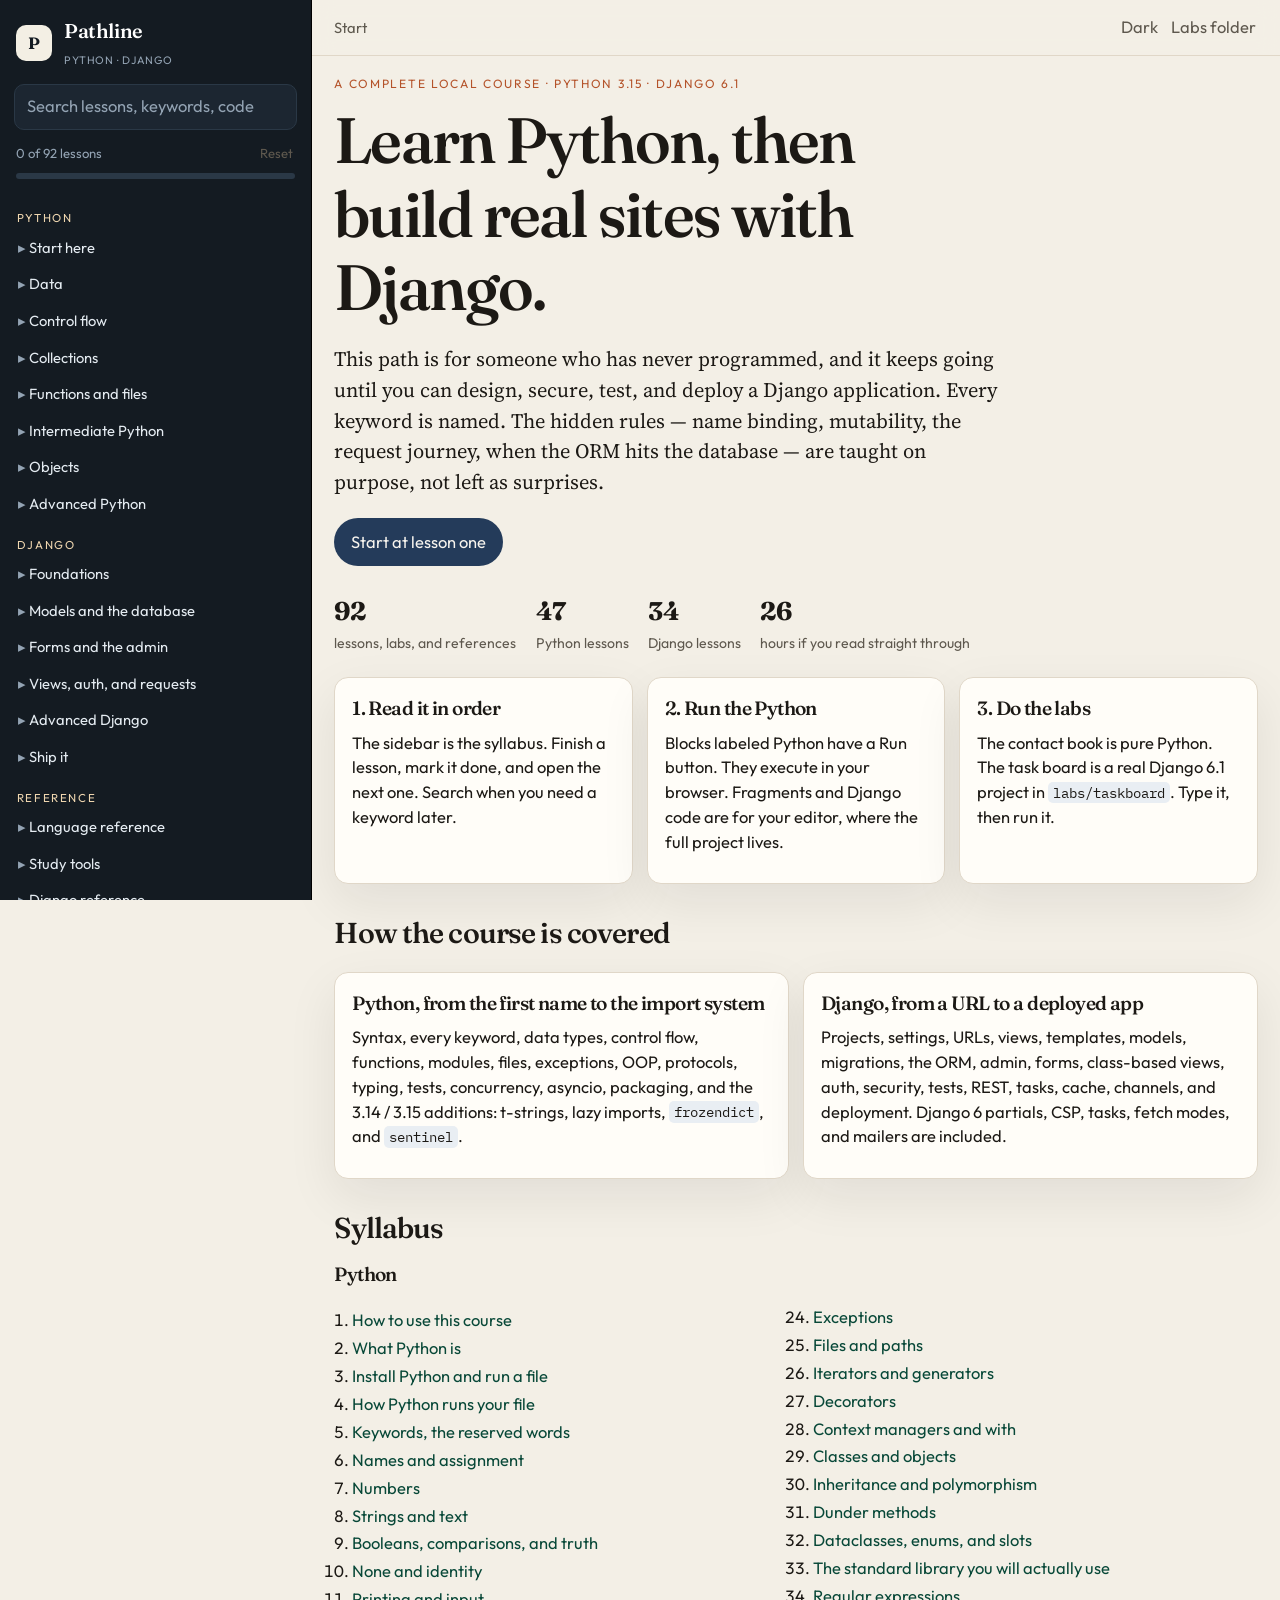
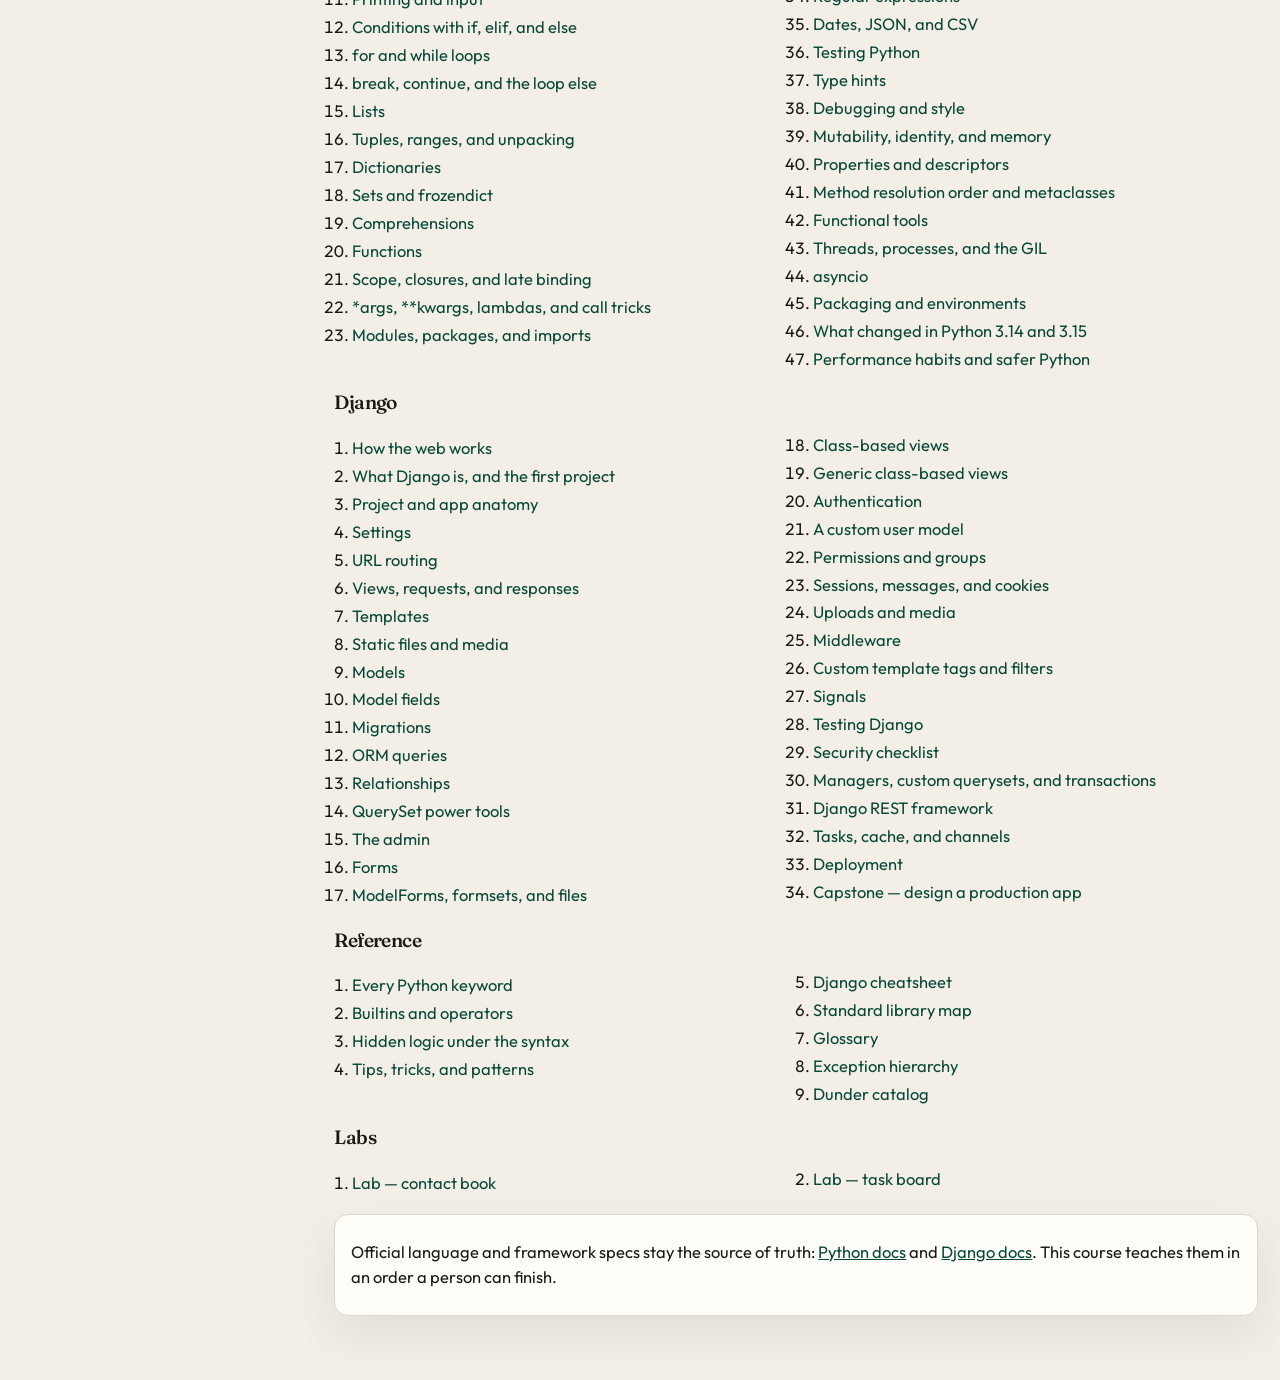
==== index.html @ be9dca3f "Add Pathline, a complete Python and Django course you can study in the browser. The lessons run from" ====
<!DOCTYPE html>
<html lang="en">
<head>
  <meta charset="utf-8">
  <meta name="viewport" content="width=device-width, initial-scale=1">
  <title>Pathline — Python and Django, from zero to production</title>
  <meta name="description" content="A complete Python and Django course: every keyword, the logic under the syntax, worked examples, exercises with solutions, and labs. Python 3.15 and Django 6.1.">
  <link rel="icon" href="data:image/svg+xml,%3Csvg xmlns='http://www.w3.org/2000/svg' viewBox='0 0 32 32'%3E%3Crect width='32' height='32' rx='7' fill='%23141b22'/%3E%3Cpath d='M8 22 V10 h4.2 c3.2 0 5.1 1.6 5.1 4.1 0 2.6-1.9 4.2-5.1 4.2 H11 V22 H8zm3-6.2h1.1c1.5 0 2.3-.7 2.3-1.8S13.6 12.2 12.1 12.2H11v3.6zM19.2 22l2.7-12h3.1L22.2 22h-3zm6.2 0V10H28v12h-2.6z' fill='%23f3efe4'/%3E%3C/svg%3E">
  <link rel="preconnect" href="https://fonts.googleapis.com">
  <link rel="preconnect" href="https://fonts.gstatic.com" crossorigin>
  <link href="https://fonts.googleapis.com/css2?family=Fraunces:opsz,wght@9..144,560;9..144,680&family=IBM+Plex+Mono:wght@400;500&family=Outfit:wght@400;500;650&family=Source+Serif+4:opsz,wght@8..60,460;8..60,620&display=swap" rel="stylesheet">
  <link rel="stylesheet" href="css/site.css">
</head>
<body>
  <a class="skip" href="#stage">Skip to lesson</a>
  <div class="app">
    <aside class="sidebar" id="sidebar">
      <div class="brand">
        <a href="#/home" class="brand-mark" data-nav="home">
          <span class="logo" aria-hidden="true">P</span>
          <span>
            <strong>Pathline</strong>
            <small>Python · Django</small>
          </span>
        </a>
        <button type="button" class="icon-btn sidebar-close" id="sidebar-close" aria-label="Close menu">×</button>
      </div>
      <label class="search">
        <span class="sr">Search lessons</span>
        <input id="search" type="search" placeholder="Search lessons, keywords, code" autocomplete="off">
      </label>
      <div class="progress-wrap">
        <div class="progress-meta">
          <span id="progress-label">0 of 0 lessons</span>
          <button type="button" class="text-btn" id="reset-progress">Reset</button>
        </div>
        <div class="progress-track" aria-hidden="true"><span id="progress-bar"></span></div>
      </div>
      <nav id="nav" aria-label="Course"></nav>
    </aside>
    <div class="backdrop" id="backdrop" hidden></div>
    <div class="main">
      <header class="topbar">
        <button type="button" class="icon-btn" id="menu-btn" aria-label="Open menu">☰</button>
        <p class="crumb" id="crumb">Pathline</p>
        <div class="top-actions">
          <button type="button" class="text-btn" id="theme-btn" aria-label="Toggle color theme">Theme</button>
          <a class="text-btn" href="labs/taskboard/README.md">Labs folder</a>
        </div>
      </header>
      <div class="stage-wrap" id="stage">
        <noscript><p class="callout watch">Pathline needs JavaScript to open lessons. Enable JavaScript, then reload.</p></noscript>
      </div>
    </div>
  </div>
  <script src="js/course-data.js?v=3"></script>
  <script src="js/engine.js?v=3"></script>
</body>
</html>
---- css/site.css ----
:root {
  --bg: #f3efe6;
  --bg-raised: #fffdf8;
  --ink: #1c1915;
  --muted: #5e584e;
  --line: #e0d7c8;
  --pine: #0e6b54;
  --pine-ink: #084838;
  --pine-soft: #e4f3ee;
  --copper: #b4532a;
  --copper-soft: #f8ebe3;
  --indigo: #243b5a;
  --indigo-soft: #e7eef6;
  --gold-soft: #f8f1df;
  --sidebar: #141b22;
  --sidebar-2: #1c2631;
  --sidebar-text: #e4ebf1;
  --sidebar-muted: #93a3b3;
  --sidebar-line: #2a3846;
  --code: #141c27;
  --code-ink: #e7eef6;
  --shadow: 0 18px 50px rgba(28, 25, 21, 0.08);
  --serif: "Source Serif 4", "Iowan Old Style", Palatino, Georgia, serif;
  --sans: Outfit, "Segoe UI", sans-serif;
  --display: Fraunces, "Source Serif 4", Georgia, serif;
  --mono: "IBM Plex Mono", Consolas, "Courier New", monospace;
  --sidebar-w: 312px;
  --radius: 14px;
}

[data-theme="dark"] {
  --bg: #10151b;
  --bg-raised: #182029;
  --ink: #f3efe6;
  --muted: #b7aea0;
  --line: #2c3846;
  --pine: #7dcebb;
  --pine-ink: #d7f6ee;
  --pine-soft: #16352e;
  --copper: #f0a07a;
  --copper-soft: #3a241c;
  --indigo: #c5d7ee;
  --indigo-soft: #1c2a3d;
  --gold-soft: #332c1c;
  --shadow: 0 18px 50px rgba(0, 0, 0, 0.28);
}

* { box-sizing: border-box; }
html { scroll-behavior: smooth; }
body {
  margin: 0;
  background: var(--bg);
  color: var(--ink);
  font-family: var(--sans);
  font-size: 16.5px;
  line-height: 1.5;
}
button, input { font: inherit; color: inherit; }
a { color: var(--pine-ink); }
.sr, .skip {
  position: absolute;
  width: 1px; height: 1px;
  overflow: hidden;
  clip: rect(0 0 0 0);
}
.skip:focus {
  width: auto; height: auto;
  clip: auto;
  z-index: 5;
  background: var(--bg-raised);
  padding: 0.6rem 0.8rem;
}

.app { min-height: 100vh; }
.sidebar {
  position: fixed;
  inset: 0 auto 0 0;
  width: var(--sidebar-w);
  background: var(--sidebar);
  color: var(--sidebar-text);
  display: flex;
  flex-direction: column;
  z-index: 20;
  border-right: 1px solid #000;
}
.brand {
  display: flex;
  align-items: center;
  justify-content: space-between;
  padding: 1rem 0.9rem 0.4rem 1rem;
}
.brand-mark {
  display: flex;
  gap: 0.75rem;
  align-items: center;
  text-decoration: none;
  color: white;
}
.brand-mark strong { display: block; font-family: var(--display); font-size: 1.25rem; font-weight: 560; letter-spacing: -0.02em; }
.brand-mark small { color: var(--sidebar-muted); letter-spacing: 0.08em; text-transform: uppercase; font-size: 0.68rem; }
.logo {
  width: 36px; height: 36px;
  border-radius: 10px;
  display: grid; place-items: center;
  background: #f3efe4;
  color: #141b22;
  font-family: var(--display);
  font-weight: 680;
}
.sidebar-close { display: none; color: var(--sidebar-text); }
.search { display: block; margin: 0.4rem 0.9rem 0.7rem; }
.search input {
  width: 100%;
  background: var(--sidebar-2);
  border: 1px solid var(--sidebar-line);
  border-radius: 10px;
  padding: 0.62rem 0.75rem;
  color: white;
}
.search input::placeholder { color: var(--sidebar-muted); }
.progress-wrap { padding: 0 1rem 0.8rem; }
.progress-meta, .top-actions, .lesson-tools, .pager, .hero-actions, .card-row {
  display: flex; align-items: center; justify-content: space-between; gap: 0.6rem;
}
.progress-meta { color: var(--sidebar-muted); font-size: 0.82rem; }
.progress-track { height: 6px; background: #2a3846; border-radius: 99px; overflow: hidden; margin-top: 0.35rem; }
#progress-bar { display: block; height: 100%; width: 0; background: #7dcebb; }
#nav { overflow: auto; padding: 0.2rem 0.7rem 2rem; }
.nav-track {
  margin: 0.9rem 0.35rem 0.25rem;
  color: #f0d7b0;
  font-size: 0.72rem;
  letter-spacing: 0.14em;
  text-transform: uppercase;
}
.module { margin: 0.15rem 0; }
.module > summary {
  cursor: pointer;
  list-style: none;
  padding: 0.38rem 0.45rem;
  color: var(--sidebar-text);
  font-size: 0.92rem;
}
.module > summary::-webkit-details-marker { display: none; }
.module > summary::before { content: "▸ "; color: var(--sidebar-muted); }
.module[open] > summary::before { content: "▾ "; }
.lesson-link, .result-link {
  display: flex;
  gap: 0.45rem;
  align-items: flex-start;
  text-decoration: none;
  color: var(--sidebar-muted);
  padding: 0.32rem 0.45rem 0.32rem 1.15rem;
  border-radius: 8px;
  font-size: 0.9rem;
  line-height: 1.35;
}
.lesson-link small { display: block; font-size: 0.72rem; }
.lesson-link.active, .lesson-link:hover, .result-link:hover {
  background: var(--sidebar-2);
  color: white;
}
.tick { width: 0.9rem; flex: none; color: #7dcebb; }
.results { display: flex; flex-direction: column; gap: 0.15rem; }
.result-link { padding-left: 0.5rem; flex-direction: column; }
.result-link b { color: white; font-weight: 500; }

.main { margin-left: var(--sidebar-w); min-height: 100vh; }
.topbar {
  position: sticky; top: 0; z-index: 10;
  display: flex; align-items: center; gap: 0.8rem;
  padding: 0.75rem 1.4rem;
  background: color-mix(in srgb, var(--bg) 88%, transparent);
  backdrop-filter: blur(10px);
  border-bottom: 1px solid var(--line);
}
#menu-btn { display: none; }
.icon-btn, .text-btn, .btn {
  border: 0; background: transparent; cursor: pointer; text-decoration: none;
}
.icon-btn {
  width: 38px; height: 38px; border-radius: 10px;
  border: 1px solid var(--line); background: var(--bg-raised);
}
.text-btn { color: var(--muted); padding: 0.2rem 0.1rem; }
.text-btn:hover, .btn:hover { color: var(--ink); }
.crumb { margin: 0; color: var(--muted); font-size: 0.92rem; flex: 1; }
.stage-wrap { padding: 1.2rem 1.4rem 4rem; }

.hero { max-width: 920px; }
.kicker {
  letter-spacing: 0.14em; text-transform: uppercase;
  color: var(--copper); font-size: 0.75rem; margin: 0 0 0.6rem;
}
h1, h2, h3, h4 { font-family: var(--display); font-weight: 560; letter-spacing: -0.03em; line-height: 1.15; }
.hero h1 { font-size: clamp(2.4rem, 5vw, 4.4rem); margin: 0 0 0.8rem; max-width: 14ch; }
.lede { font-family: var(--serif); font-size: 1.28rem; max-width: 42rem; color: var(--ink); }
.hero-actions { justify-content: flex-start; margin: 1.2rem 0 1.6rem; flex-wrap: wrap; }
.btn {
  background: var(--indigo);
  color: #f7f4ee;
  border-radius: 999px;
  padding: 0.72rem 1.05rem;
}
[data-theme="dark"] .btn { background: #d7c4a3; color: #1c1915; }
.btn.secondary { background: transparent; color: var(--ink); border: 1px solid var(--line); }
.stats { display: flex; gap: 1.2rem; flex-wrap: wrap; margin: 0; padding: 0; list-style: none; }
.stats strong { display: block; font-family: var(--display); font-size: 1.6rem; }
.stats span { color: var(--muted); font-size: 0.88rem; }

.grid-2, .grid-3 { display: grid; gap: 0.9rem; margin-top: 1.4rem; }
.grid-2 { grid-template-columns: repeat(auto-fit, minmax(260px, 1fr)); }
.grid-3 { grid-template-columns: repeat(auto-fit, minmax(210px, 1fr)); }
.card, .reading {
  background: var(--bg-raised);
  border: 1px solid var(--line);
  border-radius: var(--radius);
  box-shadow: var(--shadow);
}
.card { padding: 1rem 1.05rem 1.1rem; }
.card h2, .card h3 { margin: 0.2rem 0 0.45rem; }
.card p, .prose p { margin: 0.7rem 0; }
.card ol, .card ul { margin: 0.4rem 0 0; padding-left: 1.1rem; }
.section-title { margin: 2rem 0 0.3rem; font-size: 1.8rem; }

.layout {
  display: grid;
  grid-template-columns: minmax(0, 760px) minmax(180px, 230px);
  gap: 1.2rem;
  align-items: start;
}
.reading { padding: 1.3rem 1.4rem 1.6rem; }
.lesson-kicker { display: flex; gap: 0.4rem; flex-wrap: wrap; margin-bottom: 0.5rem; }
.pill {
  font-size: 0.75rem;
  letter-spacing: 0.04em;
  border-radius: 999px;
  padding: 0.18rem 0.5rem;
  background: var(--indigo-soft);
  color: var(--indigo);
}
.pill.pine { background: var(--pine-soft); color: var(--pine-ink); }
.pill.copper { background: var(--copper-soft); color: var(--copper); }
.reading h1 { font-size: clamp(2rem, 4vw, 3rem); margin: 0.2rem 0 0.4rem; }
.summary { font-family: var(--serif); font-size: 1.18rem; color: var(--ink); }
.lesson-tools { justify-content: flex-start; margin: 0.8rem 0 0.2rem; }
.done-btn[aria-pressed="true"] { color: var(--pine-ink); }

.prose { font-family: var(--serif); font-size: 1.12rem; line-height: 1.68; }
.prose h2 { font-size: 1.55rem; margin: 1.7rem 0 0.4rem; }
.prose h3 { font-size: 1.22rem; margin: 1.3rem 0 0.3rem; }
.prose ul, .prose ol { padding-left: 1.2rem; }
.prose li { margin: 0.28rem 0; }
.prose code, .card code, p code {
  font-family: var(--mono);
  font-size: 0.86em;
  background: color-mix(in srgb, var(--indigo-soft) 80%, var(--bg));
  padding: 0.08rem 0.32rem;
  border-radius: 5px;
}
.prose a { text-underline-offset: 0.15em; }
.prose table { width: 100%; border-collapse: collapse; font-family: var(--sans); font-size: 0.92rem; margin: 1rem 0; display: block; overflow-x: auto; }
.prose th, .prose td { border-bottom: 1px solid var(--line); text-align: left; padding: 0.45rem 0.5rem; vertical-align: top; }
.prose th { font-weight: 650; }

.callout {
  border-radius: 12px;
  padding: 0.75rem 0.9rem 0.85rem;
  margin: 1rem 0;
  border: 1px solid var(--line);
  background: var(--gold-soft);
  font-family: var(--sans);
  font-size: 0.98rem;
}
.callout .label { display: block; font-size: 0.72rem; letter-spacing: 0.12em; text-transform: uppercase; margin-bottom: 0.25rem; font-weight: 650; }
.callout.tip { background: var(--pine-soft); }
.callout.tip .label { color: var(--pine-ink); }
.callout.why { background: var(--indigo-soft); }
.callout.why .label { color: var(--indigo); }
.callout.watch, .callout.try { background: var(--copper-soft); }
.callout.watch .label, .callout.try .label { color: var(--copper); }
.callout.solution { background: var(--bg); }
.callout p:first-of-type { margin-top: 0; }
.callout p:last-child { margin-bottom: 0; }
details.solution > summary { cursor: pointer; font-family: var(--sans); font-weight: 650; }
details.solution[open] > summary { margin-bottom: 0.4rem; }

.quiz { font-family: var(--sans); background: var(--bg); border: 1px solid var(--line); border-radius: 12px; padding: 0.8rem; margin: 1rem 0; }
.quiz-q { margin: 0.2rem 0 0.6rem; font-weight: 650; }
.choice {
  display: block; width: 100%; text-align: left;
  margin: 0.35rem 0; padding: 0.5rem 0.65rem;
  border-radius: 9px; border: 1px solid var(--line); background: var(--bg-raised); cursor: pointer;
}
.choice.good { border-color: var(--pine); background: var(--pine-soft); }
.choice.bad { border-color: var(--copper); background: var(--copper-soft); }
.quiz-why { color: var(--muted); margin: 0.4rem 0 0; }

.frame { margin: 1rem 0 1.15rem; border-radius: 12px; overflow: hidden; background: var(--code); color: var(--code-ink); }
.frame-bar {
  display: flex; justify-content: space-between; align-items: center;
  padding: 0.35rem 0.45rem 0.35rem 0.75rem;
  background: #1d2836;
  color: #b7c5d4;
  font-family: var(--sans);
  font-size: 0.78rem;
}
.frame-actions { display: flex; gap: 0.3rem; }
.frame-actions button, .mini {
  border: 1px solid #3c4d62; background: transparent; color: #e7eef6;
  border-radius: 8px; padding: 0.22rem 0.5rem; cursor: pointer;
}
.frame pre {
  margin: 0; padding: 0.85rem 0.95rem 1rem;
  overflow: auto; font-family: var(--mono); font-size: 0.86rem; line-height: 1.55;
}
.frame code { font-family: inherit; background: none; padding: 0; color: inherit; }
.tok-k { color: #f0b429; }
.tok-s { color: #9bd4b8; }
.tok-c { color: #8ea0b3; }
.tok-n { color: #f0a07a; }
.tok-b { color: #9ec1f0; }
.run-out {
  margin: 0; padding: 0.7rem 0.95rem 0.9rem;
  border-top: 1px solid #2c3b4d;
  white-space: pre-wrap;
  font-family: var(--mono); font-size: 0.84rem;
  color: #d5ecdf;
}

.toc { position: sticky; top: 74px; padding: 0.2rem 0.2rem 0 0.2rem; }
.toc p { margin: 0 0 0.4rem; color: var(--muted); font-size: 0.75rem; letter-spacing: 0.12em; text-transform: uppercase; }
.toc a { display: block; color: var(--muted); text-decoration: none; font-size: 0.88rem; padding: 0.18rem 0; }
.toc a:hover { color: var(--ink); }
.pager { margin-top: 1.2rem; gap: 0.8rem; }
.pager a {
  flex: 1; text-decoration: none; color: var(--ink);
  background: var(--bg-raised); border: 1px solid var(--line);
  border-radius: 12px; padding: 0.75rem 0.85rem;
}
.pager small { display: block; color: var(--muted); }
.keywords { margin-top: 1rem; }
.keywords span {
  display: inline-block; margin: 0.2rem 0.25rem 0 0;
  font-family: var(--mono); font-size: 0.75rem;
  background: var(--gold-soft); border-radius: 999px; padding: 0.15rem 0.45rem;
}
.home-list { columns: 2; padding-left: 1.1rem; }
.home-list a { text-decoration: none; }
.home-list li { break-inside: avoid; margin: 0.2rem 0; }
.continue {
  display: flex; justify-content: space-between; gap: 1rem; align-items: center;
  padding: 0.9rem 1rem; margin-top: 1rem;
}
.empty { color: var(--muted); padding: 1rem; }

@media (max-width: 1040px) {
  .layout { grid-template-columns: 1fr; }
  .toc { position: static; border-top: 1px solid var(--line); padding-top: 0.6rem; }
  .home-list { columns: 1; }
}
@media (max-width: 860px) {
  .sidebar { transform: translateX(-105%); transition: transform 0.18s ease; }
  .sidebar.open { transform: none; }
  .sidebar-close, #menu-btn { display: inline-grid; place-items: center; }
  .main { margin-left: 0; }
  .backdrop { position: fixed; inset: 0; background: rgba(0,0,0,0.45); z-index: 15; }
  .stage-wrap { padding: 1rem 0.85rem 3rem; }
  .reading { padding: 1rem; }
  .topbar { padding-inline: 0.8rem; }
}
@media print {
  .sidebar, .topbar, .toc, .lesson-tools, .frame-actions, .pager { display: none !important; }
  .main { margin: 0; }
  .reading { box-shadow: none; border: 0; }
}
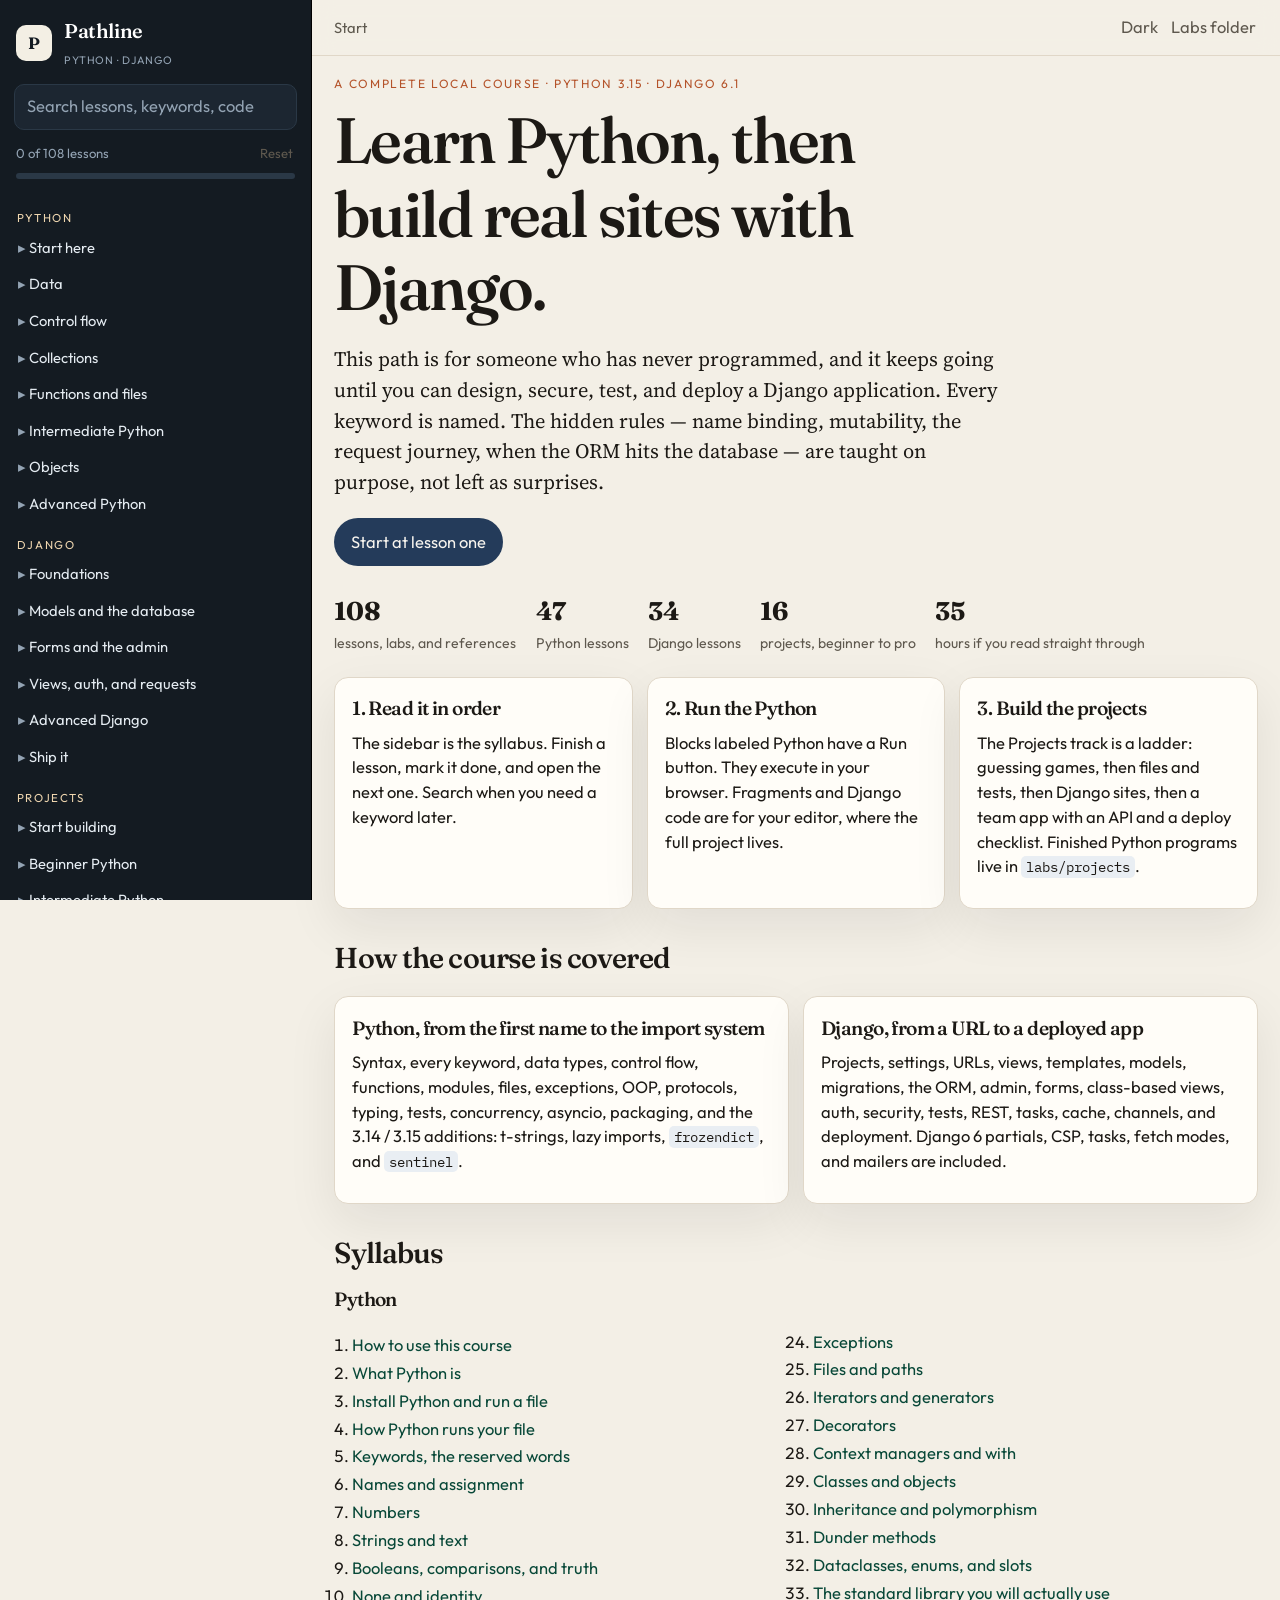
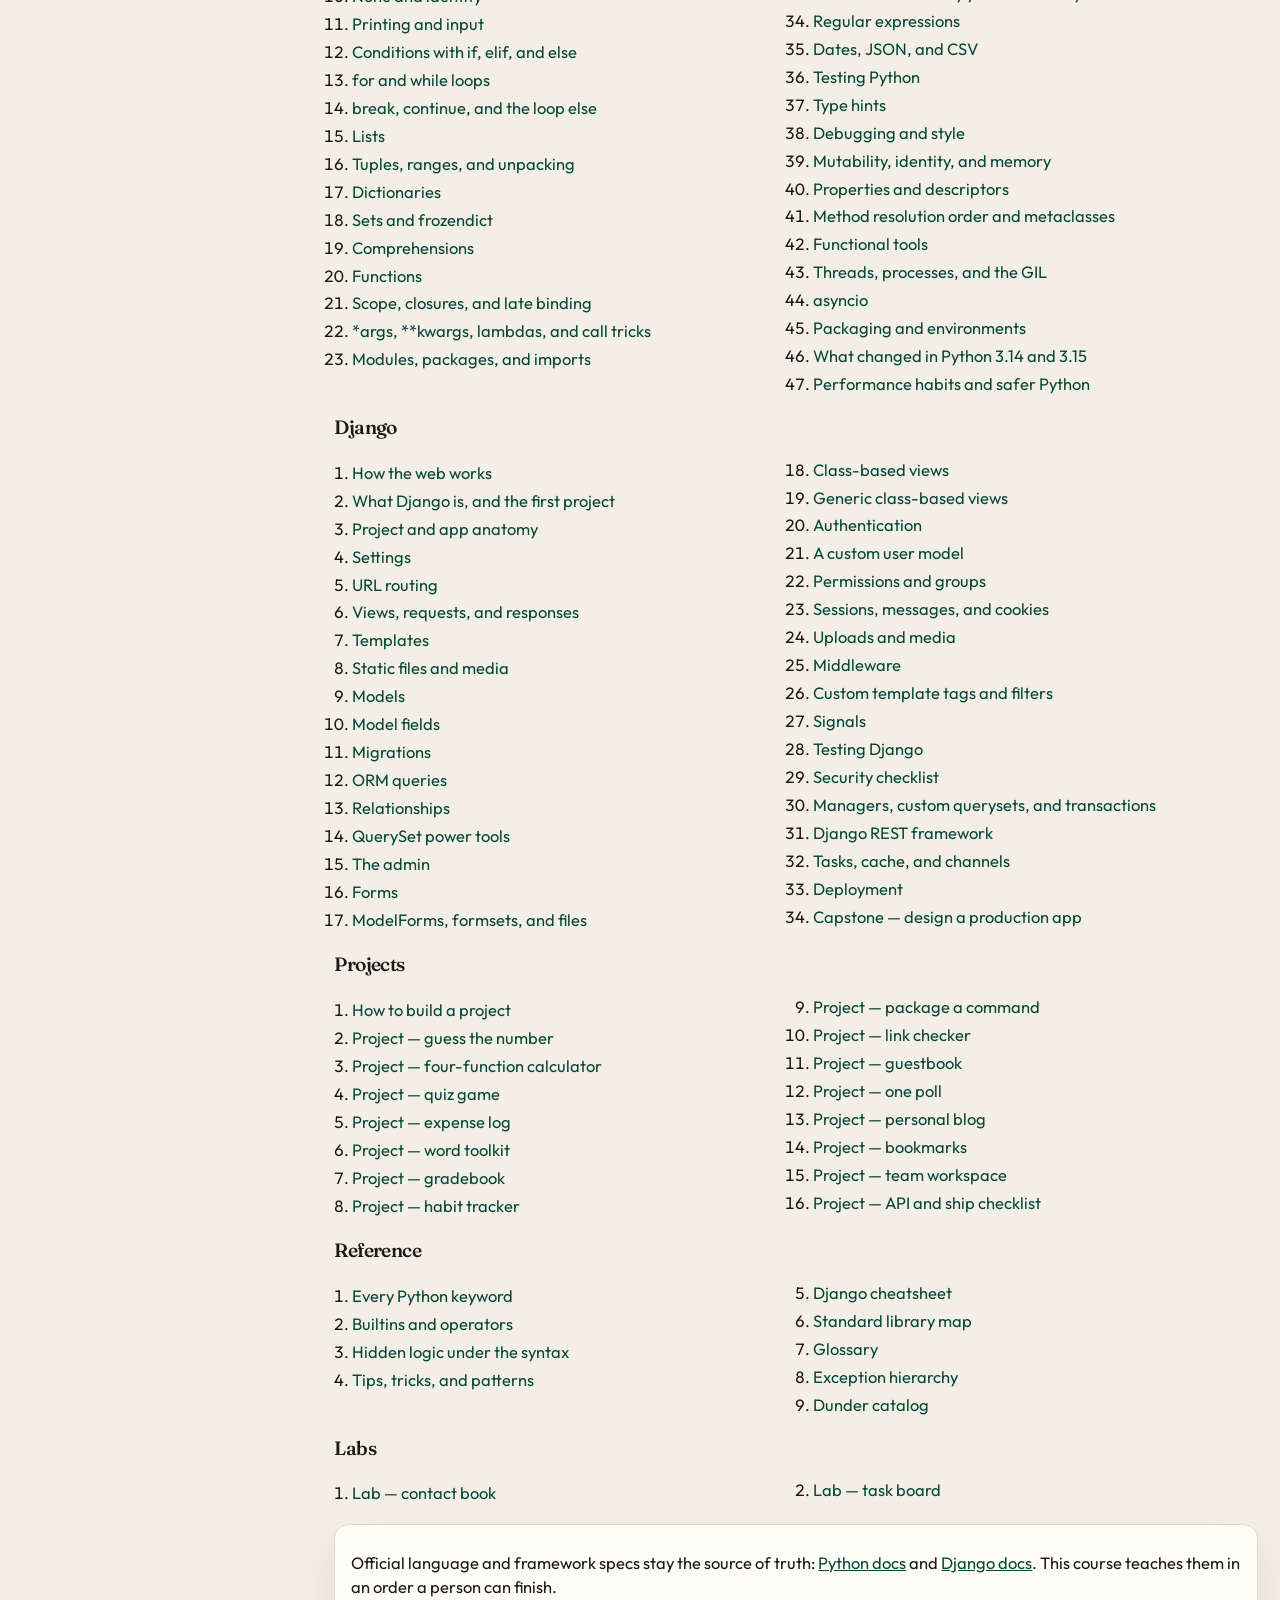
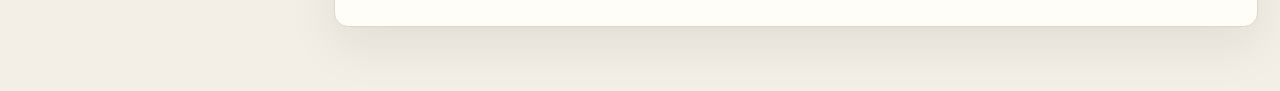
==== commit 05f15eef: "Add a Projects track from beginner programs through a professional Django app. The course now has a " ====
--- a/index.html
+++ b/index.html
@@ -53,7 +53,7 @@
       </div>
     </div>
   </div>
-  <script src="js/course-data.js?v=3"></script>
-  <script src="js/engine.js?v=3"></script>
+  <script src="js/course-data.js?v=4"></script>
+  <script src="js/engine.js?v=4"></script>
 </body>
 </html>
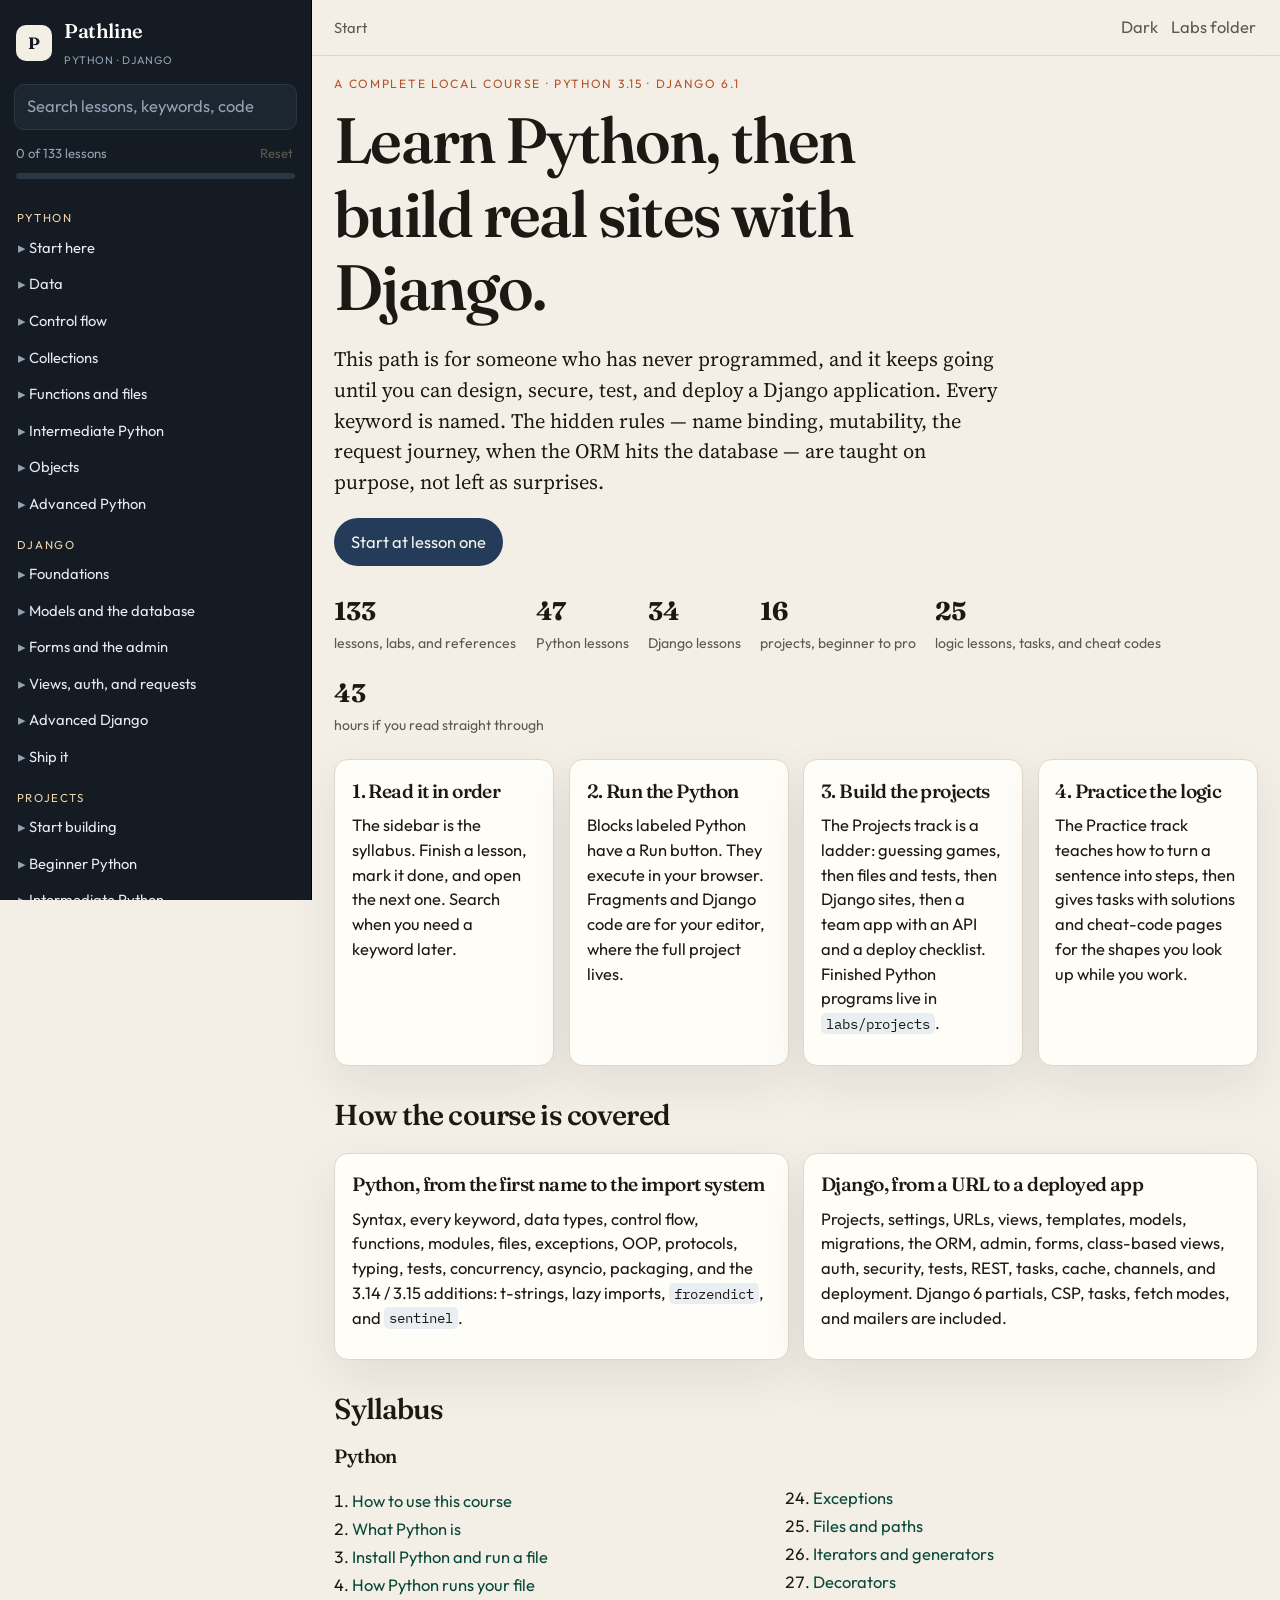
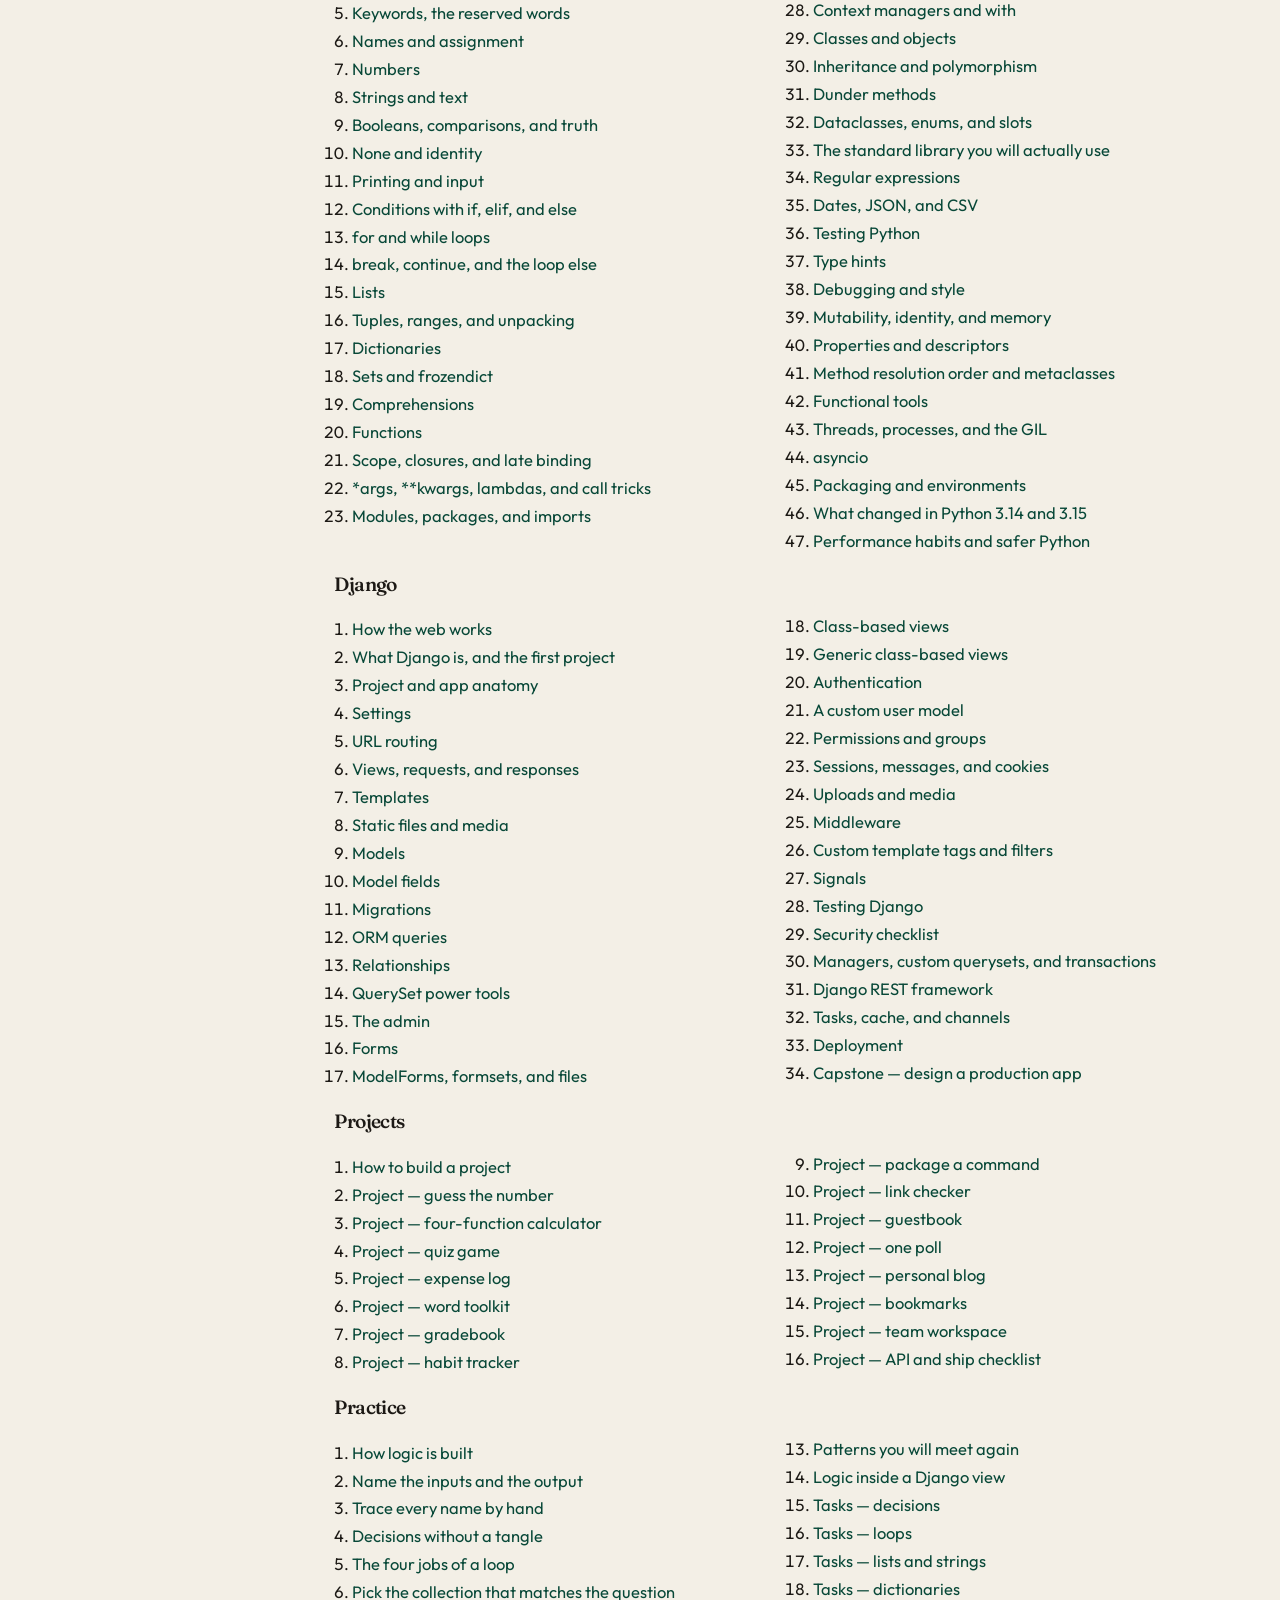
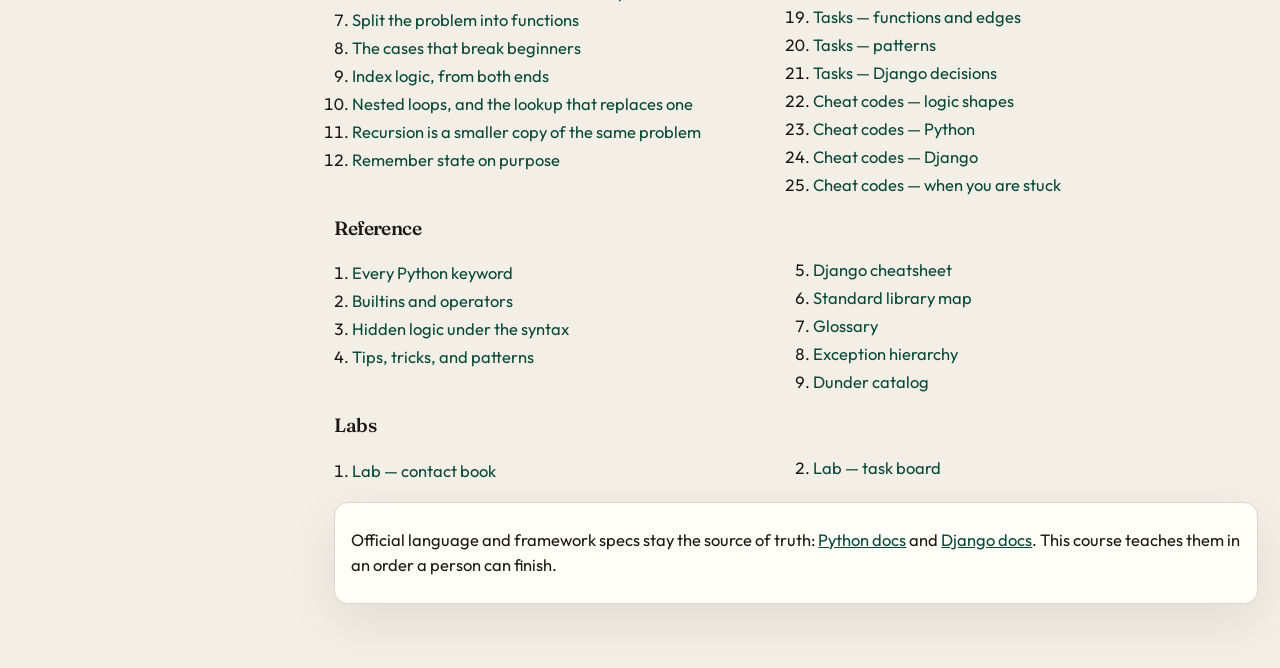
==== commit 74e425f1: "Add a Practice track for logic, tasks, and cheat codes. Learners can train problem-solving from firs" ====
--- a/index.html
+++ b/index.html
@@ -53,7 +53,7 @@
       </div>
     </div>
   </div>
-  <script src="js/course-data.js?v=4"></script>
-  <script src="js/engine.js?v=4"></script>
+  <script src="js/course-data.js?v=5"></script>
+  <script src="js/engine.js?v=5"></script>
 </body>
 </html>
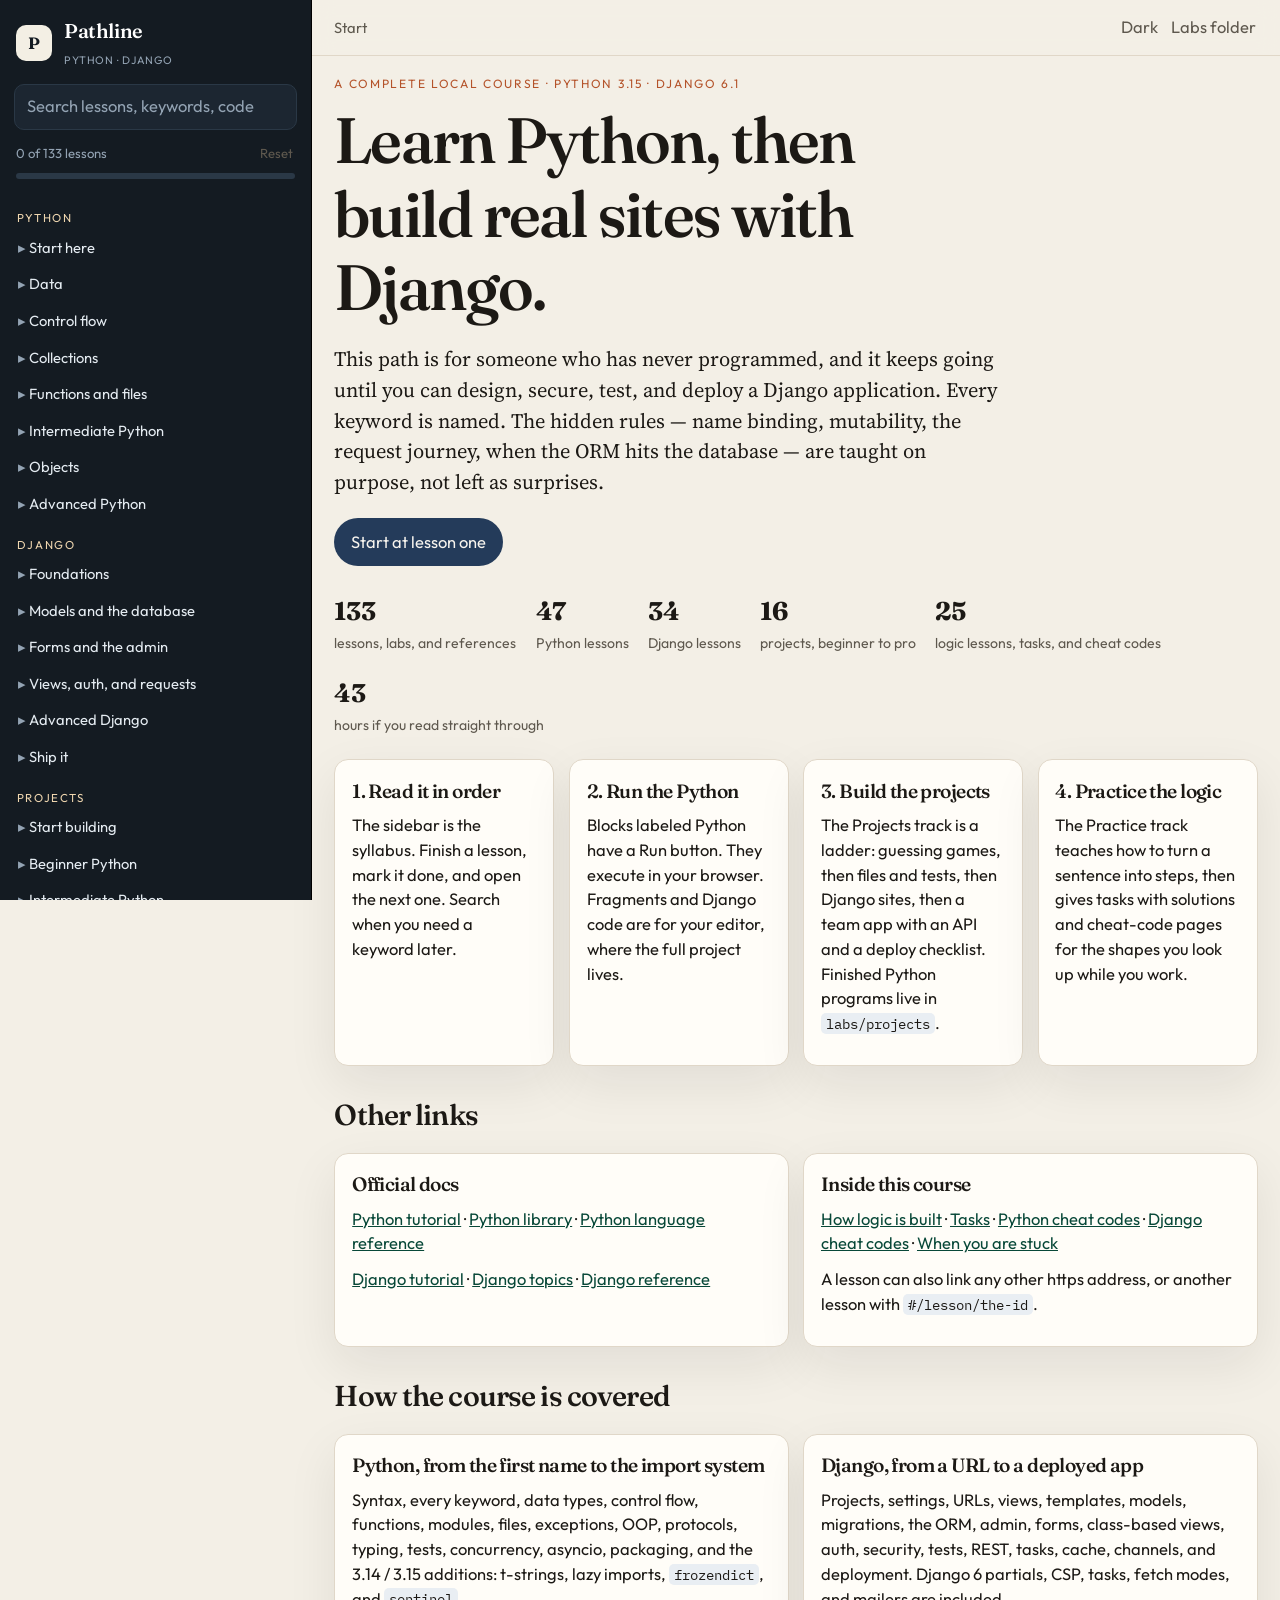
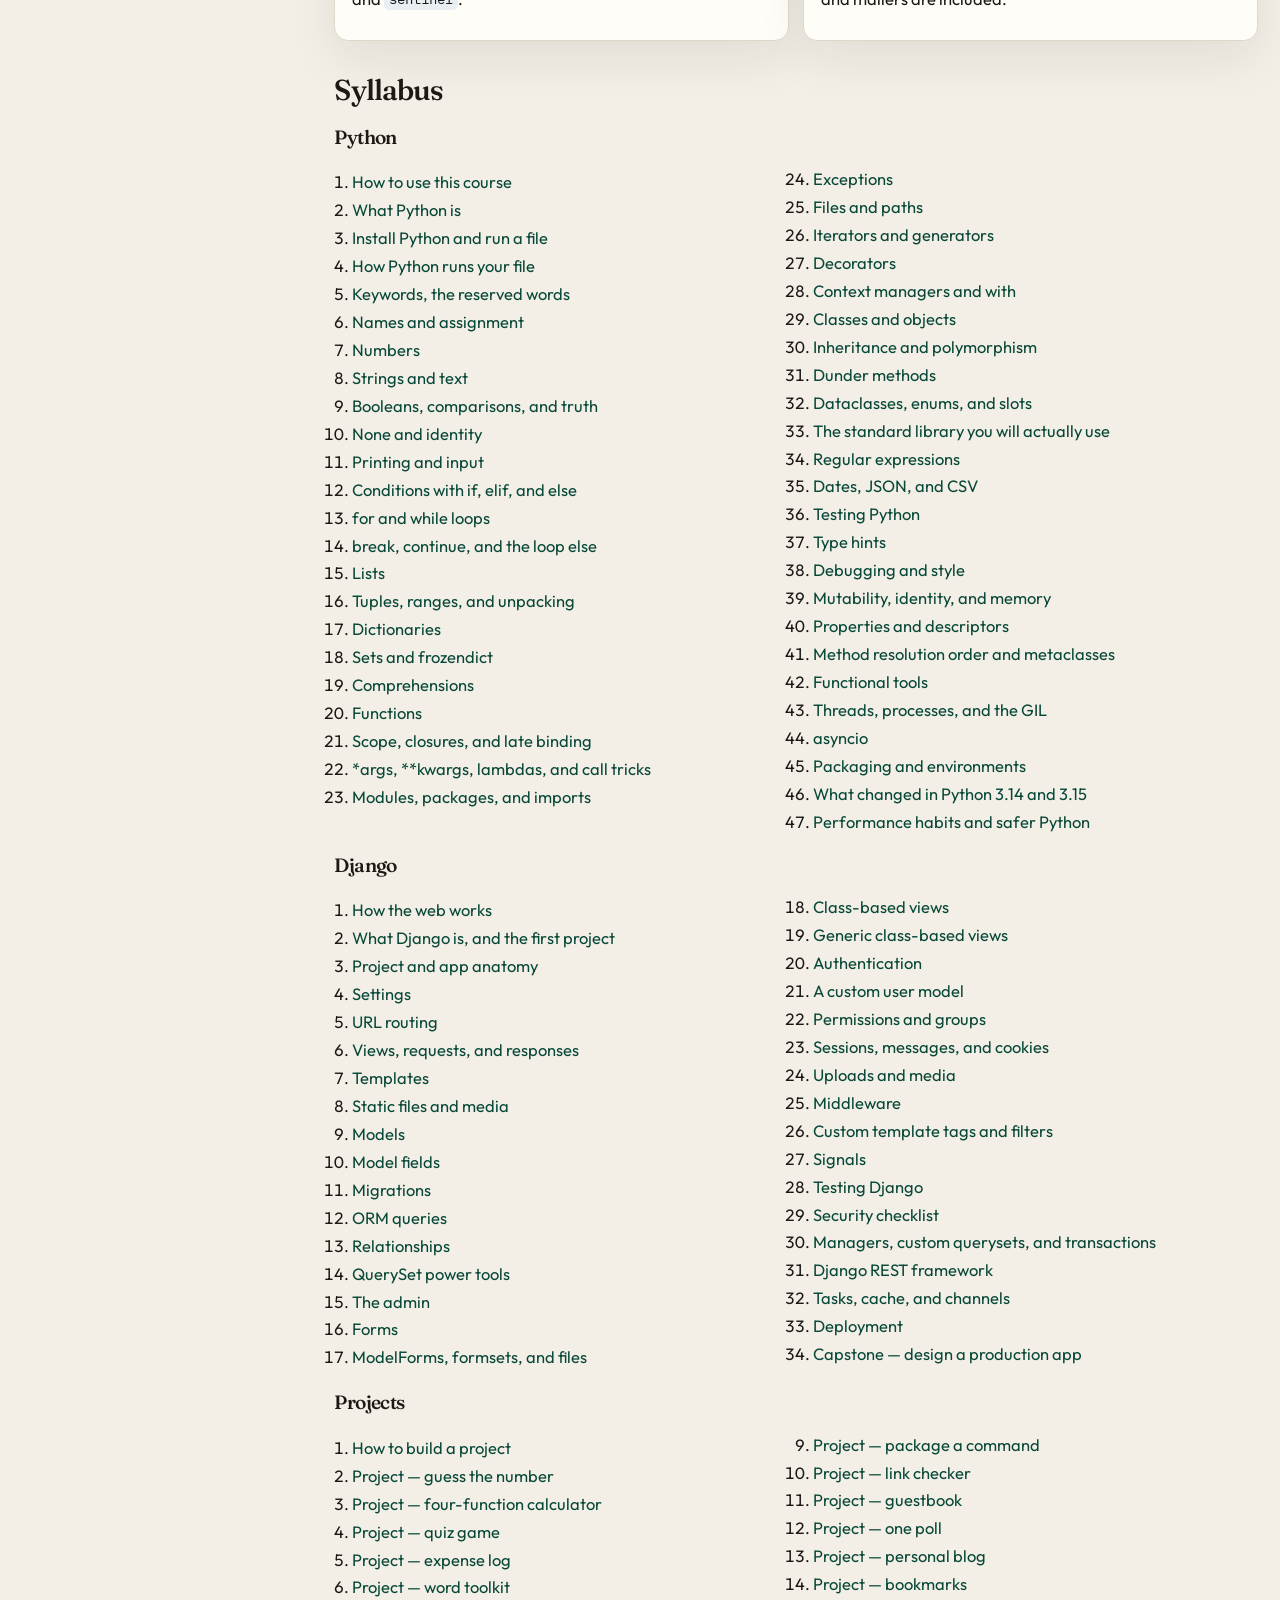
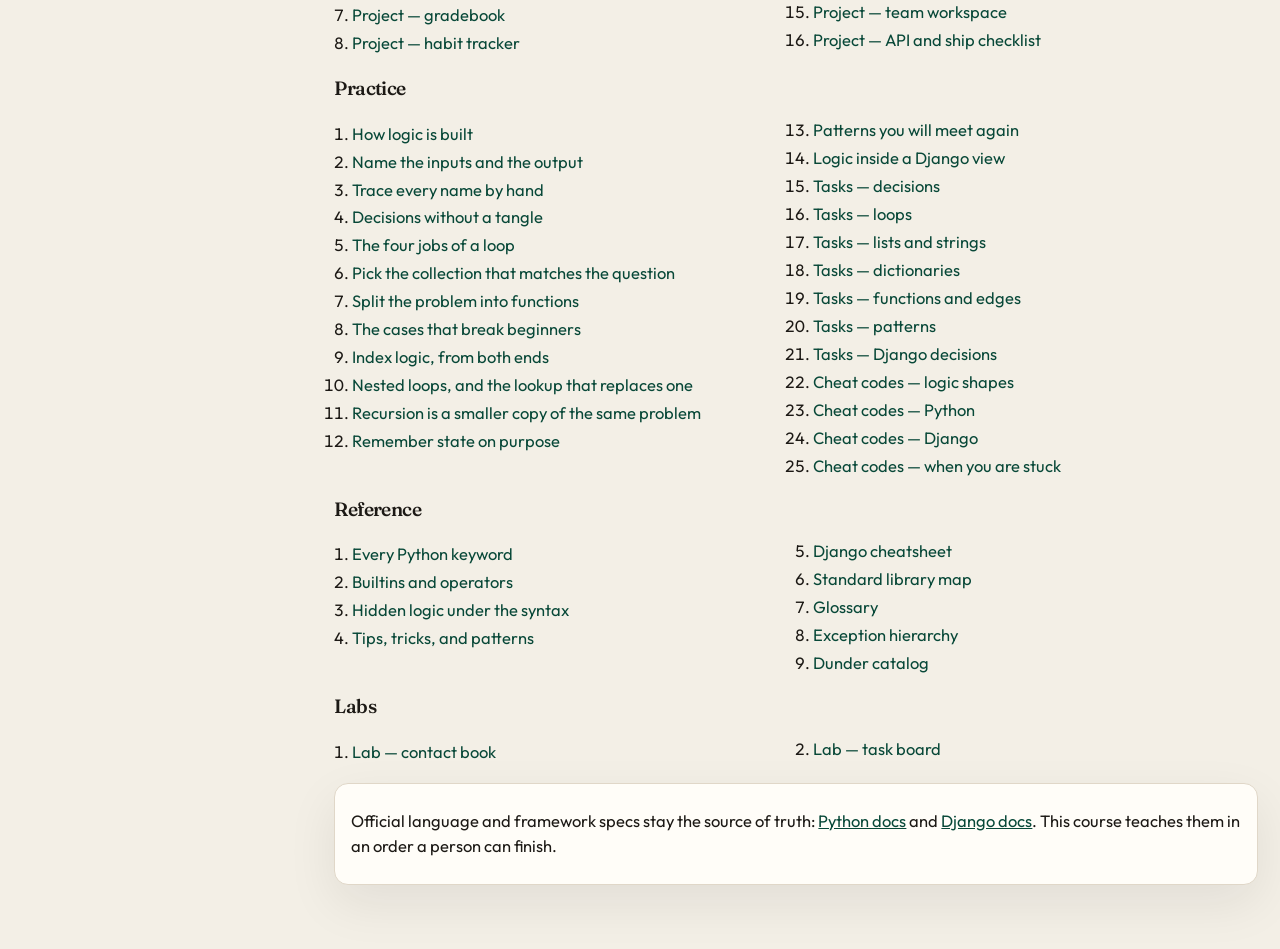
==== commit bf3765bf: "Number code lines, let each line be masked, and allow any lesson or https link. A line number hides " ====
--- a/index.html
+++ b/index.html
@@ -9,7 +9,7 @@
   <link rel="preconnect" href="https://fonts.googleapis.com">
   <link rel="preconnect" href="https://fonts.gstatic.com" crossorigin>
   <link href="https://fonts.googleapis.com/css2?family=Fraunces:opsz,wght@9..144,560;9..144,680&family=IBM+Plex+Mono:wght@400;500&family=Outfit:wght@400;500;650&family=Source+Serif+4:opsz,wght@8..60,460;8..60,620&display=swap" rel="stylesheet">
-  <link rel="stylesheet" href="css/site.css">
+  <link rel="stylesheet" href="css/site.css?v=7">
 </head>
 <body>
   <a class="skip" href="#stage">Skip to lesson</a>
@@ -53,7 +53,7 @@
       </div>
     </div>
   </div>
-  <script src="js/course-data.js?v=5"></script>
-  <script src="js/engine.js?v=5"></script>
+  <script src="js/course-data.js?v=7"></script>
+  <script src="js/engine.js?v=7"></script>
 </body>
 </html>
--- a/css/site.css
+++ b/css/site.css
@@ -275,8 +275,9 @@
 .callout .label { display: block; font-size: 0.72rem; letter-spacing: 0.12em; text-transform: uppercase; margin-bottom: 0.25rem; font-weight: 650; }
 .callout.tip { background: var(--pine-soft); }
 .callout.tip .label { color: var(--pine-ink); }
-.callout.why { background: var(--indigo-soft); }
-.callout.why .label { color: var(--indigo); }
+.callout.why, .callout.how { background: var(--indigo-soft); }
+.callout.why .label, .callout.how .label { color: var(--indigo); }
+.callout.how { border-left: 4px solid var(--indigo); }
 .callout.watch, .callout.try { background: var(--copper-soft); }
 .callout.watch .label, .callout.try .label { color: var(--copper); }
 .callout.solution { background: var(--bg); }
@@ -310,11 +311,20 @@
   border: 1px solid #3c4d62; background: transparent; color: #e7eef6;
   border-radius: 8px; padding: 0.22rem 0.5rem; cursor: pointer;
 }
-.frame pre {
-  margin: 0; padding: 0.85rem 0.95rem 1rem;
-  overflow: auto; font-family: var(--mono); font-size: 0.86rem; line-height: 1.55;
-}
-.frame code { font-family: inherit; background: none; padding: 0; color: inherit; }
+.code-rows { padding: 0.7rem 0.75rem 0.9rem; overflow: auto; }
+.code-line { display: flex; gap: 0.7rem; align-items: flex-start; min-height: 1.55em; font-family: var(--mono); font-size: 0.86rem; line-height: 1.55; }
+.ln {
+  flex: 0 0 2.1rem; border: 0; background: transparent; color: #8ea0b3;
+  font: inherit; text-align: right; cursor: pointer; padding: 0;
+}
+.ln:hover, .code-line.masked .ln { color: #f0b429; }
+.code-line code { font-family: inherit; background: none; padding: 0; color: inherit; white-space: pre; }
+.code-line.masked code, .code-line.masked code span {
+  color: transparent !important;
+  background: #314156;
+  border-radius: 4px;
+  user-select: none;
+}
 .tok-k { color: #f0b429; }
 .tok-s { color: #9bd4b8; }
 .tok-c { color: #8ea0b3; }
